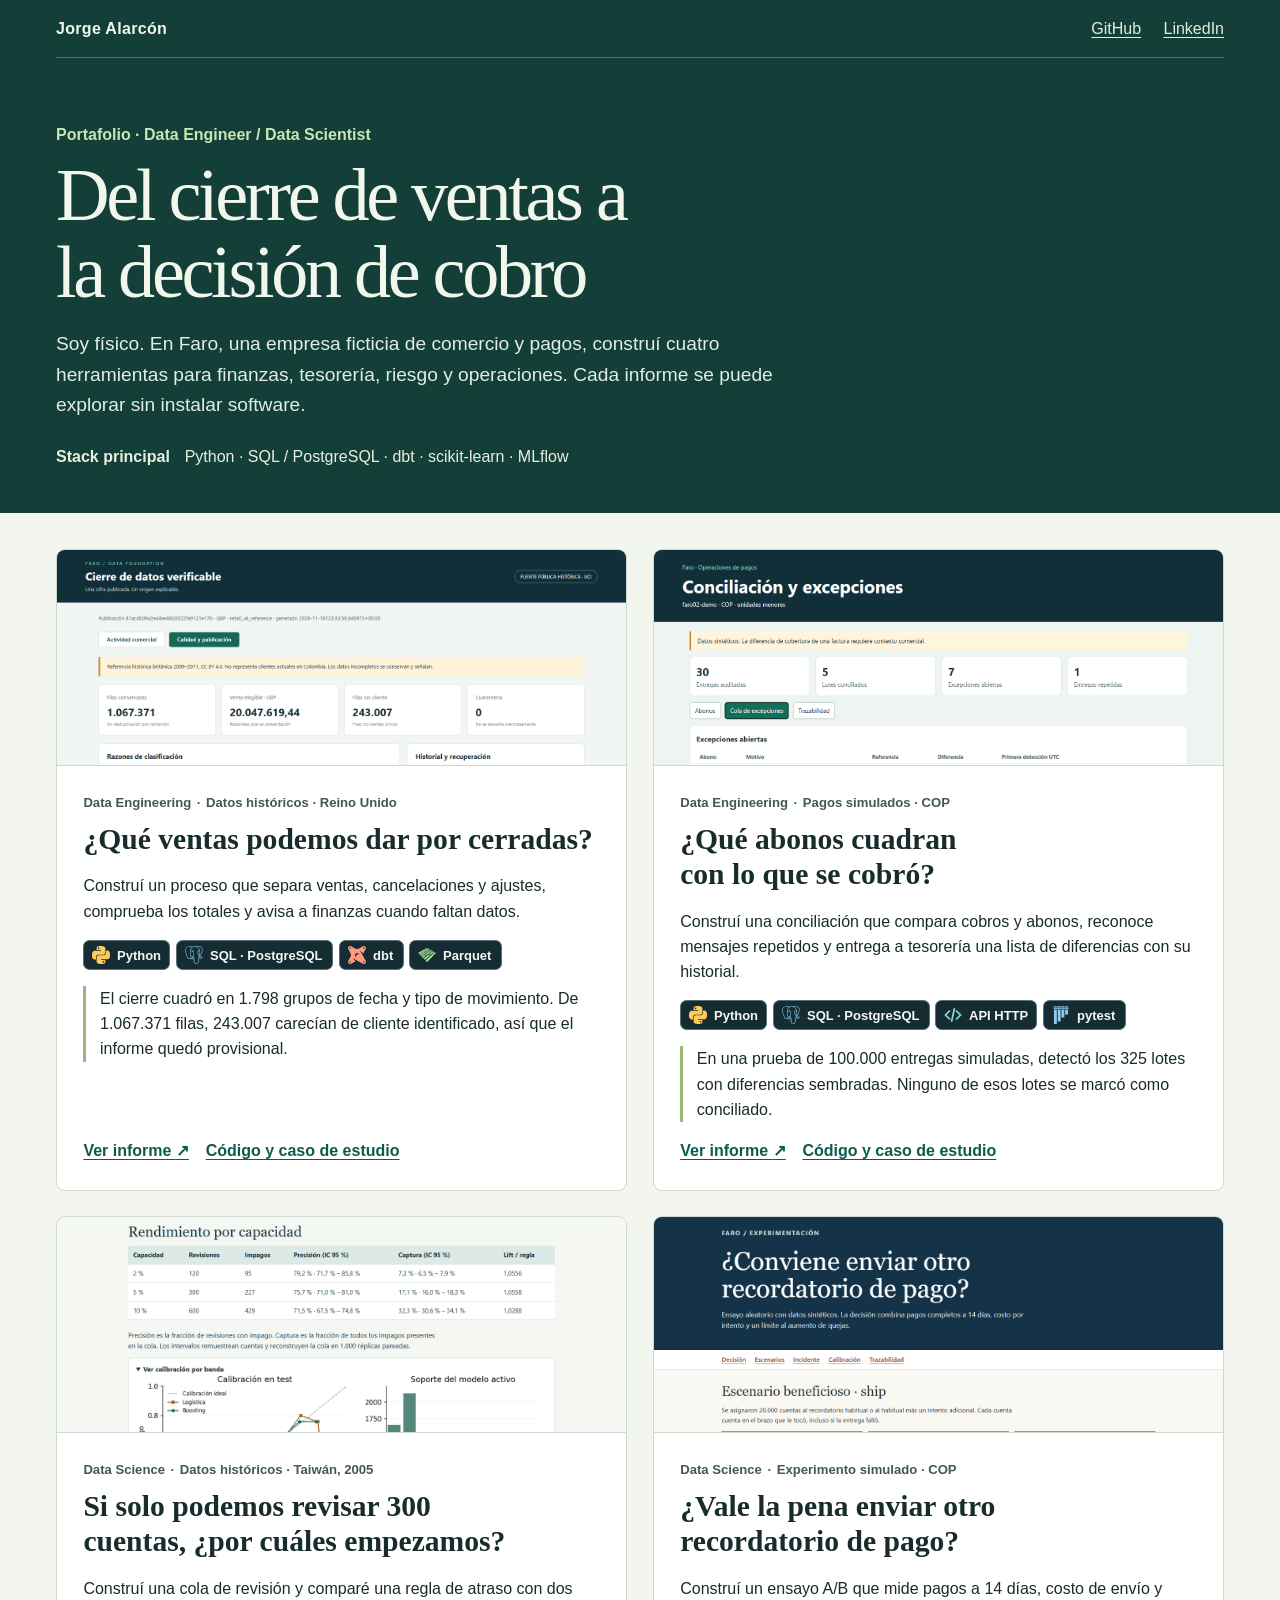
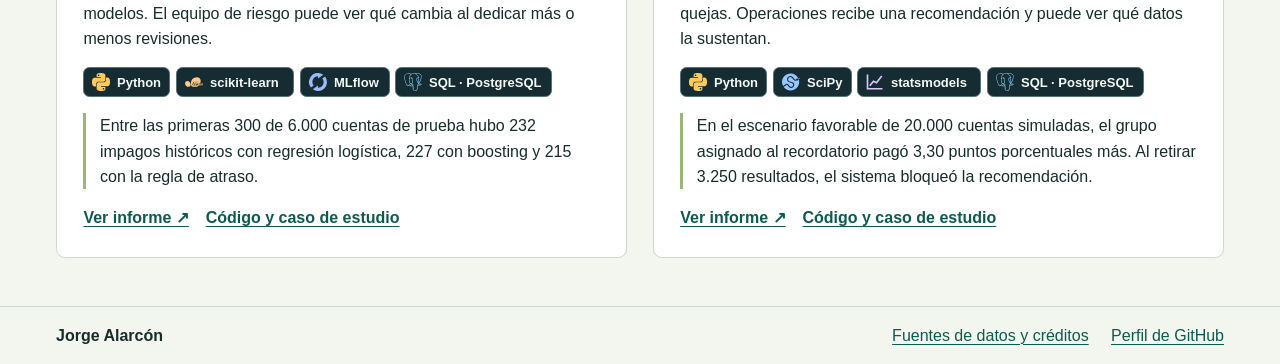
==== docs/index.html @ 2e0e3038 "Presenta el portafolio Faro con stack, casos e informes navegables" ====
<!doctype html>
<html lang="es"><head><meta charset="utf-8"><meta name="viewport" content="width=device-width,initial-scale=1"><meta name="description" content="Cuatro casos de ingeniería y ciencia de datos de Jorge Alarcón, con informes reproducibles sobre ventas, pagos, riesgo y experimentación."><meta name="theme-color" content="#133f38">
<title>Jorge Alarcón · Ingeniería y ciencia de datos</title><link rel="stylesheet" href="assets/portfolio.css"></head>
<body><a href="#proyectos" class="skip">Saltar a los proyectos</a><header><div class="wrap mast"><strong>Jorge Alarcón</strong><nav aria-label="Contacto"><a href="https://github.com/jorgealarcon07">GitHub</a><a href="https://www.linkedin.com/in/jorgealarconp/">LinkedIn</a></nav></div></header>
<main><section class="intro"><div class="wrap"><p class="eyebrow">Portafolio · Data Engineer / Data Scientist</p><h1>Del cierre de ventas a la decisión de cobro</h1><p class="lead">Soy físico. En Faro, una empresa ficticia de comercio y pagos, construí cuatro herramientas para finanzas, tesorería, riesgo y operaciones. Cada informe se puede explorar sin instalar software.</p><p class="core"><strong>Stack principal</strong> Python · SQL / PostgreSQL · dbt · scikit-learn · MLflow</p></div></section>
<section id="proyectos" aria-label="Cuatro proyectos de Faro" class="wrap grid"><article>
<a class="shot" href="cierre-de-ventas/index.html" aria-label="Abrir el informe de cierre de ventas"><img src="assets/informes/cierre-de-ventas.png" loading="lazy" alt="Informe de calidad del cierre con el estado provisional y los motivos"></a>
<div class="copy"><p class="meta">Data Engineering <span>·</span> Datos históricos · Reino Unido</p>
<h2>¿Qué ventas podemos dar por cerradas?</h2><p>Construí un proceso que separa ventas, cancelaciones y ajustes, comprueba los totales y avisa a finanzas cuando faltan datos.</p><div class="chips"><img src="assets/stack/python.svg" width="87" height="30" alt="Python"><img src="assets/stack/postgresql.svg" width="157" height="30" alt="SQL · PostgreSQL"><img src="assets/stack/dbt.svg" width="65" height="30" alt="dbt"><img src="assets/stack/apacheparquet.svg" width="93" height="30" alt="Parquet"></div>
<p class="result">El cierre cuadró en 1.798 grupos de fecha y tipo de movimiento. De 1.067.371 filas, 243.007 carecían de cliente identificado, así que el informe quedó provisional.</p><div class="actions"><a href="cierre-de-ventas/index.html">Ver informe <span aria-hidden="true">↗</span></a><a href="https://github.com/jorgealarcon07/faro-data-foundation">Código y caso de estudio</a></div></div></article><article>
<a class="shot" href="conciliacion-de-pagos/index.html" aria-label="Abrir el informe de conciliación de pagos"><img src="assets/informes/conciliacion-de-pagos.png" loading="lazy" alt="Cola de diferencias de conciliación con el lote y su motivo de revisión"></a>
<div class="copy"><p class="meta">Data Engineering <span>·</span> Pagos simulados · COP</p>
<h2>¿Qué abonos cuadran con lo que se cobró?</h2><p>Construí una conciliación que compara cobros y abonos, reconoce mensajes repetidos y entrega a tesorería una lista de diferencias con su historial.</p><div class="chips"><img src="assets/stack/python.svg" width="87" height="30" alt="Python"><img src="assets/stack/postgresql.svg" width="157" height="30" alt="SQL · PostgreSQL"><img src="assets/stack/http.svg" width="102" height="30" alt="API HTTP"><img src="assets/stack/pytest.svg" width="83" height="30" alt="pytest"></div>
<p class="result">En una prueba de 100.000 entregas simuladas, detectó los 325 lotes con diferencias sembradas. Ninguno de esos lotes se marcó como conciliado.</p><div class="actions"><a href="conciliacion-de-pagos/index.html">Ver informe <span aria-hidden="true">↗</span></a><a href="https://github.com/jorgealarcon07/faro-reconciliation">Código y caso de estudio</a></div></div></article><article>
<a class="shot" href="revision-de-riesgo/index.html" aria-label="Abrir el informe de priorización de cuentas"><img src="assets/informes/revision-de-riesgo.png" loading="lazy" alt="Comparación de los modelos al variar la cantidad de cuentas que se pueden revisar"></a>
<div class="copy"><p class="meta">Data Science <span>·</span> Datos históricos · Taiwán, 2005</p>
<h2>Si solo podemos revisar 300 cuentas, ¿por cuáles empezamos?</h2><p>Construí una cola de revisión y comparé una regla de atraso con dos modelos. El equipo de riesgo puede ver qué cambia al dedicar más o menos revisiones.</p><div class="chips"><img src="assets/stack/python.svg" width="87" height="30" alt="Python"><img src="assets/stack/scikitlearn.svg" width="118" height="30" alt="scikit-learn"><img src="assets/stack/mlflow.svg" width="90" height="30" alt="MLflow"><img src="assets/stack/postgresql.svg" width="157" height="30" alt="SQL · PostgreSQL"></div>
<p class="result">Entre las primeras 300 de 6.000 cuentas de prueba hubo 232 impagos históricos con regresión logística, 227 con boosting y 215 con la regla de atraso.</p><div class="actions"><a href="revision-de-riesgo/index.html">Ver informe <span aria-hidden="true">↗</span></a><a href="https://github.com/jorgealarcon07/faro-risk-policy">Código y caso de estudio</a></div></div></article><article>
<a class="shot" href="experimento-de-recordatorios/index.html" aria-label="Abrir el informe de experimento de recordatorios"><img src="assets/informes/experimento-de-recordatorios.png" loading="lazy" alt="Decisión del ensayo con la diferencia de pagos y el límite de quejas"></a>
<div class="copy"><p class="meta">Data Science <span>·</span> Experimento simulado · COP</p>
<h2>¿Vale la pena enviar otro recordatorio de pago?</h2><p>Construí un ensayo A/B que mide pagos a 14 días, costo de envío y quejas. Operaciones recibe una recomendación y puede ver qué datos la sustentan.</p><div class="chips"><img src="assets/stack/python.svg" width="87" height="30" alt="Python"><img src="assets/stack/scipy.svg" width="79" height="30" alt="SciPy"><img src="assets/stack/statsmodels.svg" width="124" height="30" alt="statsmodels"><img src="assets/stack/postgresql.svg" width="157" height="30" alt="SQL · PostgreSQL"></div>
<p class="result">En el escenario favorable de 20.000 cuentas simuladas, el grupo asignado al recordatorio pagó 3,30 puntos porcentuales más. Al retirar 3.250 resultados, el sistema bloqueó la recomendación.</p><div class="actions"><a href="experimento-de-recordatorios/index.html">Ver informe <span aria-hidden="true">↗</span></a><a href="https://github.com/jorgealarcon07/faro-experiment-lab">Código y caso de estudio</a></div></div></article></section></main>
<footer><div class="wrap"><span>Jorge Alarcón</span><a href="fuentes.html">Fuentes de datos y créditos</a><a href="https://github.com/jorgealarcon07">Perfil de GitHub</a></div></footer></body></html>
---- docs/assets/portfolio.css ----
:root{color-scheme:light;--ink:#172c2b;--forest:#133f38;--line:#cfd8d0;--paper:#f3f5ef;--muted:#405956}
*{box-sizing:border-box}
body{margin:0;color:var(--ink);background:var(--paper);font:1rem/1.58 "Segoe UI",Arial,sans-serif}
a{color:#0d5b4f;text-decoration-thickness:.08em;text-underline-offset:.2em}
a:hover{text-decoration-thickness:.15em}
a:focus-visible{outline:3px solid #d18321;outline-offset:4px}
.wrap{width:min(73rem,calc(100% - 3rem));margin-inline:auto}
header,.intro{background:var(--forest);color:#f2f7ec}
.mast,nav,.actions,footer .wrap{display:flex;align-items:center;gap:1.4rem;flex-wrap:wrap}
.mast{justify-content:space-between;padding-block:1rem;border-bottom:1px solid #54746a}
.mast strong{letter-spacing:.02em}
header a{color:#e1efda}
.intro{padding:clamp(2.25rem,5vw,4.25rem) 0 2.75rem}
.eyebrow,.meta,.core strong{font-weight:650}
.eyebrow{margin:0;color:#c7e6b6}
h1,h2{line-height:1.1;text-wrap:balance}
h1{max-width:19ch;font:500 clamp(2.5rem,5.8vw,4.9rem)/1.03 Georgia,"Times New Roman",serif;letter-spacing:-.045em;margin:.6rem 0 1.1rem}
.lead{font-size:clamp(1rem,1.7vw,1.2rem);max-width:68ch;color:#e1eee3}
.core{margin:1.5rem 0 0;color:#e8f0dd}
.core strong{margin-right:.65rem}
.grid{display:grid;grid-template-columns:repeat(2,minmax(0,1fr));gap:1.6rem;padding-block:2.25rem 3rem}
article{border:1px solid var(--line);background:#fff;border-radius:.55rem;overflow:hidden;display:flex;flex-direction:column}
.shot{display:block;background:#e3eae4;border-bottom:1px solid var(--line)}
.shot img{width:100%;height:auto;aspect-ratio:2.65;object-fit:cover;object-position:50% 0;display:block}
.copy{padding:clamp(1.05rem,2.3vw,1.65rem);display:flex;flex-direction:column;flex:1}
.meta{font-size:.82rem;color:var(--muted);margin:0 0 .55rem}.meta span{padding-inline:.15em}
h2{margin:0;font:600 clamp(1.4rem,2.5vw,1.85rem)/1.19 Georgia,serif}
.chips{display:flex;flex-wrap:wrap;gap:.35rem}
.chips img{display:block}
.result{border-left:3px solid #9ab777;padding-left:.85rem}
.actions{margin-top:auto;gap:1.05rem;font-weight:600}
footer{border-top:1px solid var(--line);padding-block:1rem}
footer span{margin-right:auto;font-weight:650}
.skip{position:absolute;left:10px;top:-120px;background:white;padding:.6rem;z-index:2}
.skip:focus{top:8px}
.sources{max-width:52rem;padding-block:3rem}.sources li{margin-block:1.3rem}
@media(max-width:49rem){.grid{grid-template-columns:1fr}.wrap{width:min(42rem,calc(100% - 2rem))}.core strong{display:block}.intro{padding-bottom:2rem}.grid{padding-block:1.2rem 2rem}}
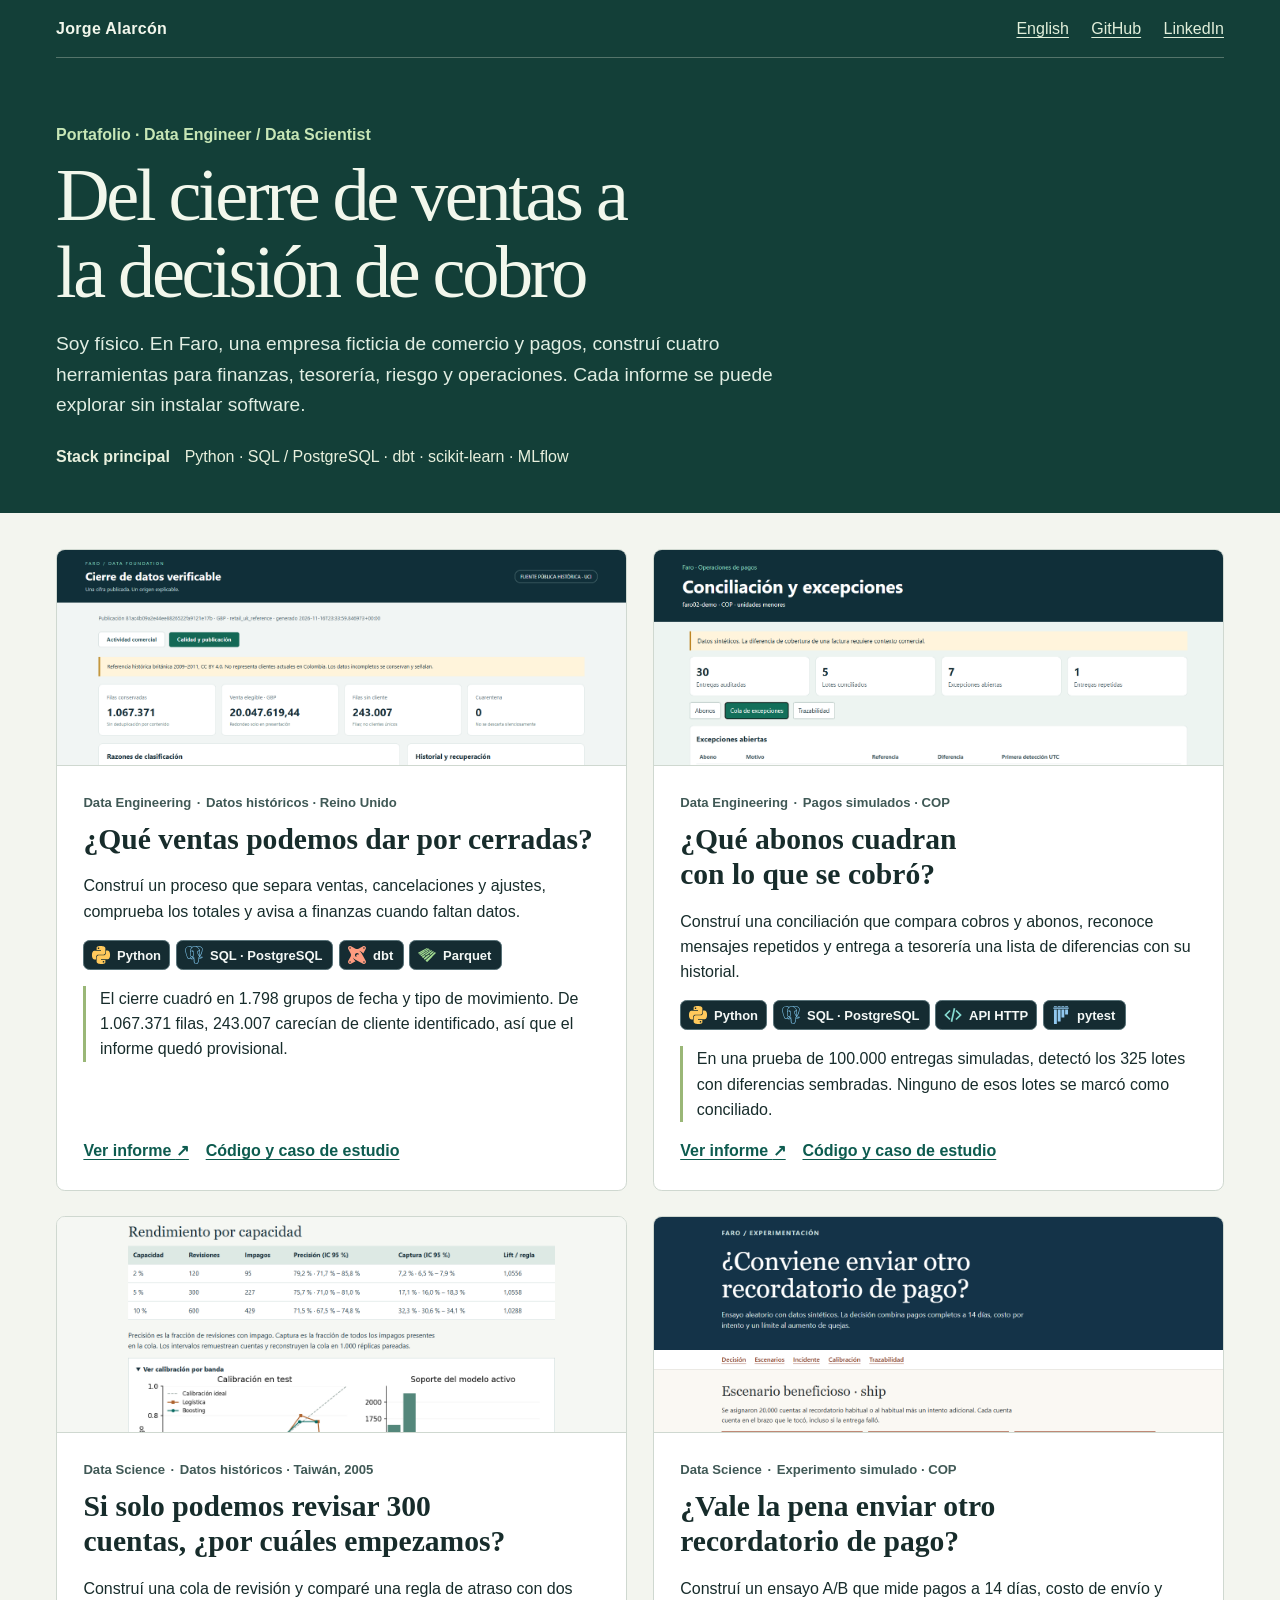
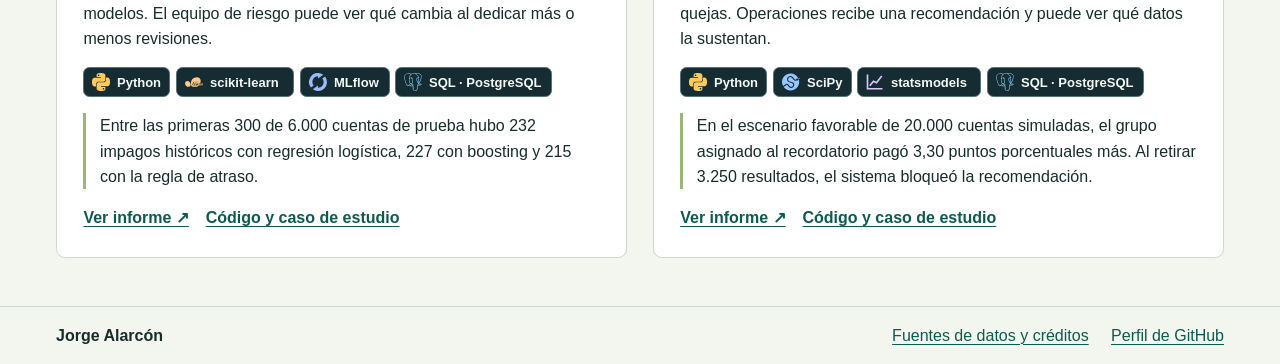
==== commit c3611404: "Offer the portfolio in English and Spanish" ====
--- a/docs/index.html
+++ b/docs/index.html
@@ -1,23 +1,23 @@
 <!doctype html>
 <html lang="es"><head><meta charset="utf-8"><meta name="viewport" content="width=device-width,initial-scale=1"><meta name="description" content="Cuatro casos de ingeniería y ciencia de datos de Jorge Alarcón, con informes reproducibles sobre ventas, pagos, riesgo y experimentación."><meta name="theme-color" content="#133f38">
 <title>Jorge Alarcón · Ingeniería y ciencia de datos</title><link rel="stylesheet" href="assets/portfolio.css"></head>
-<body><a href="#proyectos" class="skip">Saltar a los proyectos</a><header><div class="wrap mast"><strong>Jorge Alarcón</strong><nav aria-label="Contacto"><a href="https://github.com/jorgealarcon07">GitHub</a><a href="https://www.linkedin.com/in/jorgealarconp/">LinkedIn</a></nav></div></header>
+<body><a href="#proyectos" class="skip">Saltar a los proyectos</a><header><div class="wrap mast"><strong>Jorge Alarcón</strong><nav aria-label="Idioma y contacto"><a href="en/index.html" hreflang="en" lang="en">English</a><a href="https://github.com/jorgealarcon07">GitHub</a><a href="https://www.linkedin.com/in/jorgealarconp/">LinkedIn</a></nav></div></header>
 <main><section class="intro"><div class="wrap"><p class="eyebrow">Portafolio · Data Engineer / Data Scientist</p><h1>Del cierre de ventas a la decisión de cobro</h1><p class="lead">Soy físico. En Faro, una empresa ficticia de comercio y pagos, construí cuatro herramientas para finanzas, tesorería, riesgo y operaciones. Cada informe se puede explorar sin instalar software.</p><p class="core"><strong>Stack principal</strong> Python · SQL / PostgreSQL · dbt · scikit-learn · MLflow</p></div></section>
 <section id="proyectos" aria-label="Cuatro proyectos de Faro" class="wrap grid"><article>
 <a class="shot" href="cierre-de-ventas/index.html" aria-label="Abrir el informe de cierre de ventas"><img src="assets/informes/cierre-de-ventas.png" loading="lazy" alt="Informe de calidad del cierre con el estado provisional y los motivos"></a>
 <div class="copy"><p class="meta">Data Engineering <span>·</span> Datos históricos · Reino Unido</p>
 <h2>¿Qué ventas podemos dar por cerradas?</h2><p>Construí un proceso que separa ventas, cancelaciones y ajustes, comprueba los totales y avisa a finanzas cuando faltan datos.</p><div class="chips"><img src="assets/stack/python.svg" width="87" height="30" alt="Python"><img src="assets/stack/postgresql.svg" width="157" height="30" alt="SQL · PostgreSQL"><img src="assets/stack/dbt.svg" width="65" height="30" alt="dbt"><img src="assets/stack/apacheparquet.svg" width="93" height="30" alt="Parquet"></div>
-<p class="result">El cierre cuadró en 1.798 grupos de fecha y tipo de movimiento. De 1.067.371 filas, 243.007 carecían de cliente identificado, así que el informe quedó provisional.</p><div class="actions"><a href="cierre-de-ventas/index.html">Ver informe <span aria-hidden="true">↗</span></a><a href="https://github.com/jorgealarcon07/faro-data-foundation">Código y caso de estudio</a></div></div></article><article>
+<p class="result">El cierre cuadró en 1.798 grupos de fecha y tipo de movimiento. De 1.067.371 filas, 243.007 carecían de cliente identificado, así que el informe quedó provisional.</p><div class="actions"><a href="cierre-de-ventas/index.html">Ver informe <span aria-hidden="true">↗</span></a><a href="https://github.com/jorgealarcon07/faro-data-foundation/blob/main/README.es.md">Código y caso de estudio</a></div></div></article><article>
 <a class="shot" href="conciliacion-de-pagos/index.html" aria-label="Abrir el informe de conciliación de pagos"><img src="assets/informes/conciliacion-de-pagos.png" loading="lazy" alt="Cola de diferencias de conciliación con el lote y su motivo de revisión"></a>
 <div class="copy"><p class="meta">Data Engineering <span>·</span> Pagos simulados · COP</p>
 <h2>¿Qué abonos cuadran con lo que se cobró?</h2><p>Construí una conciliación que compara cobros y abonos, reconoce mensajes repetidos y entrega a tesorería una lista de diferencias con su historial.</p><div class="chips"><img src="assets/stack/python.svg" width="87" height="30" alt="Python"><img src="assets/stack/postgresql.svg" width="157" height="30" alt="SQL · PostgreSQL"><img src="assets/stack/http.svg" width="102" height="30" alt="API HTTP"><img src="assets/stack/pytest.svg" width="83" height="30" alt="pytest"></div>
-<p class="result">En una prueba de 100.000 entregas simuladas, detectó los 325 lotes con diferencias sembradas. Ninguno de esos lotes se marcó como conciliado.</p><div class="actions"><a href="conciliacion-de-pagos/index.html">Ver informe <span aria-hidden="true">↗</span></a><a href="https://github.com/jorgealarcon07/faro-reconciliation">Código y caso de estudio</a></div></div></article><article>
+<p class="result">En una prueba de 100.000 entregas simuladas, detectó los 325 lotes con diferencias sembradas. Ninguno de esos lotes se marcó como conciliado.</p><div class="actions"><a href="conciliacion-de-pagos/index.html">Ver informe <span aria-hidden="true">↗</span></a><a href="https://github.com/jorgealarcon07/faro-reconciliation/blob/main/README.es.md">Código y caso de estudio</a></div></div></article><article>
 <a class="shot" href="revision-de-riesgo/index.html" aria-label="Abrir el informe de priorización de cuentas"><img src="assets/informes/revision-de-riesgo.png" loading="lazy" alt="Comparación de los modelos al variar la cantidad de cuentas que se pueden revisar"></a>
 <div class="copy"><p class="meta">Data Science <span>·</span> Datos históricos · Taiwán, 2005</p>
 <h2>Si solo podemos revisar 300 cuentas, ¿por cuáles empezamos?</h2><p>Construí una cola de revisión y comparé una regla de atraso con dos modelos. El equipo de riesgo puede ver qué cambia al dedicar más o menos revisiones.</p><div class="chips"><img src="assets/stack/python.svg" width="87" height="30" alt="Python"><img src="assets/stack/scikitlearn.svg" width="118" height="30" alt="scikit-learn"><img src="assets/stack/mlflow.svg" width="90" height="30" alt="MLflow"><img src="assets/stack/postgresql.svg" width="157" height="30" alt="SQL · PostgreSQL"></div>
-<p class="result">Entre las primeras 300 de 6.000 cuentas de prueba hubo 232 impagos históricos con regresión logística, 227 con boosting y 215 con la regla de atraso.</p><div class="actions"><a href="revision-de-riesgo/index.html">Ver informe <span aria-hidden="true">↗</span></a><a href="https://github.com/jorgealarcon07/faro-risk-policy">Código y caso de estudio</a></div></div></article><article>
+<p class="result">Entre las primeras 300 de 6.000 cuentas de prueba hubo 232 impagos históricos con regresión logística, 227 con boosting y 215 con la regla de atraso.</p><div class="actions"><a href="revision-de-riesgo/index.html">Ver informe <span aria-hidden="true">↗</span></a><a href="https://github.com/jorgealarcon07/faro-risk-policy/blob/main/README.es.md">Código y caso de estudio</a></div></div></article><article>
 <a class="shot" href="experimento-de-recordatorios/index.html" aria-label="Abrir el informe de experimento de recordatorios"><img src="assets/informes/experimento-de-recordatorios.png" loading="lazy" alt="Decisión del ensayo con la diferencia de pagos y el límite de quejas"></a>
 <div class="copy"><p class="meta">Data Science <span>·</span> Experimento simulado · COP</p>
 <h2>¿Vale la pena enviar otro recordatorio de pago?</h2><p>Construí un ensayo A/B que mide pagos a 14 días, costo de envío y quejas. Operaciones recibe una recomendación y puede ver qué datos la sustentan.</p><div class="chips"><img src="assets/stack/python.svg" width="87" height="30" alt="Python"><img src="assets/stack/scipy.svg" width="79" height="30" alt="SciPy"><img src="assets/stack/statsmodels.svg" width="124" height="30" alt="statsmodels"><img src="assets/stack/postgresql.svg" width="157" height="30" alt="SQL · PostgreSQL"></div>
-<p class="result">En el escenario favorable de 20.000 cuentas simuladas, el grupo asignado al recordatorio pagó 3,30 puntos porcentuales más. Al retirar 3.250 resultados, el sistema bloqueó la recomendación.</p><div class="actions"><a href="experimento-de-recordatorios/index.html">Ver informe <span aria-hidden="true">↗</span></a><a href="https://github.com/jorgealarcon07/faro-experiment-lab">Código y caso de estudio</a></div></div></article></section></main>
+<p class="result">En el escenario favorable de 20.000 cuentas simuladas, el grupo asignado al recordatorio pagó 3,30 puntos porcentuales más. Al retirar 3.250 resultados, el sistema bloqueó la recomendación.</p><div class="actions"><a href="experimento-de-recordatorios/index.html">Ver informe <span aria-hidden="true">↗</span></a><a href="https://github.com/jorgealarcon07/faro-experiment-lab/blob/main/README.es.md">Código y caso de estudio</a></div></div></article></section></main>
 <footer><div class="wrap"><span>Jorge Alarcón</span><a href="fuentes.html">Fuentes de datos y créditos</a><a href="https://github.com/jorgealarcon07">Perfil de GitHub</a></div></footer></body></html>
